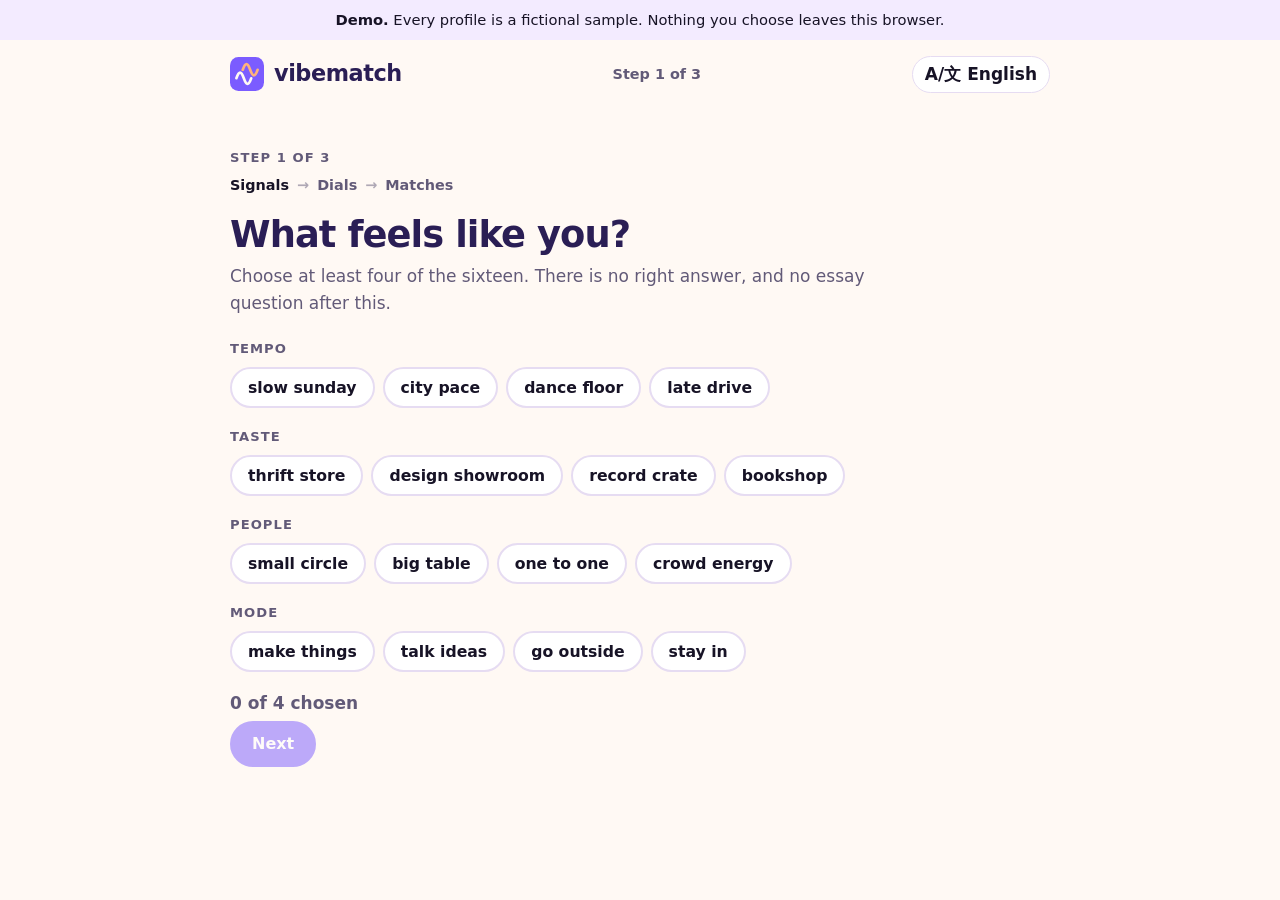
==== app/index.html @ c94dbed5 "The site of vibematch, from CommandAGI's seed (seed/drive/platform/org-vibematch/sites/vibematch) Co" ====
<!doctype html>
<html lang="en">
<head>
<meta charset="utf-8">
<meta name="viewport" content="width=device-width, initial-scale=1">
<meta http-equiv="Content-Security-Policy" content="default-src 'self'; script-src 'self'; style-src 'self'; img-src 'self' data:; connect-src 'none'; object-src 'none'; base-uri 'none'; form-action 'none'">
<title>Vibe check | VibeMatch</title>
<meta name="description" content="The VibeMatch demo: sixteen signals, two dials and three sample people whose vibes rhyme with yours. Nothing leaves your browser.">
<link rel="alternate" hreflang="en" href="https://vibematch.commandagi.app/app/">
<link rel="alternate" hreflang="es" href="https://vibematch.commandagi.app/es/app/">
<link rel="alternate" hreflang="zh-Hans" href="https://vibematch.commandagi.app/zh-Hans/app/">
<link rel="alternate" hreflang="x-default" href="https://vibematch.commandagi.app/app/">
<link rel="stylesheet" href="../style.css">
<link rel="stylesheet" href="app.css">
<link rel="icon" href="../mark.svg" type="image/svg+xml">
</head>
<body class="app">
<a class="skip" href="#view">Skip to the check</a>
<p class="demo-banner" role="note"><strong>Demo.</strong> Every profile is a fictional sample. Nothing you choose leaves this browser.</p>
<header class="app-head">
  <div class="wrap">
    <a class="brand" href="../"><img src="../mark.svg" alt="" width="30" height="30">vibematch</a>
    <span class="progress" id="progress" aria-live="polite">Step 1 of 3</span>
    <details class="locale">
      <summary aria-label="Language">A/文 <span lang="en">English</span></summary>
      <nav class="menu" aria-label="Language">
        <a href="./" lang="en" aria-current="true">English</a>
        <a href="../es/app/" lang="es">Español</a>
        <a href="../zh-Hans/app/" lang="zh-Hans">中文（简体）</a>
      </nav>
    </details>
  </div>
</header>

<main id="view" class="app-main" tabindex="-1"></main>

<dialog id="opener-dialog" aria-labelledby="opener-title">
  <h2 id="opener-title"></h2>
  <p id="opener-text"></p>
  <p class="muted">In the real product we send this to their inbox. In the demo nothing leaves this page.</p>
  <div class="btns"><button type="button" class="btn primary" id="opener-close">Close</button></div>
</dialog>

<script type="module" src="app.js"></script>
</body>
</html>
---- style.css ----
/* VibeMatch: deep violet ink and warm apricot on cream; light and dark from the person's setting. */
:root {
  --bg: #fff9f4;
  --surface: #ffffff;
  --soft: #f3ebff;
  --line: #e6dcf2;
  --text: #171326;
  --muted: #625a78;
  --ink: #2a1e55;
  --violet: #7b5cff;
  --violet-text: #ffffff;
  --apricot: #ff9b5c;
  --mint: #1f9d78;
  --focus: #7b5cff;
  --sans: system-ui, -apple-system, "Segoe UI", Roboto, "Helvetica Neue", Arial, sans-serif;
  color-scheme: light dark;
}
@media (prefers-color-scheme: dark) {
  :root {
    --bg: #100d1b;
    --surface: #191430;
    --soft: #221a3e;
    --line: #322854;
    --text: #f4effc;
    --muted: #b9afd3;
    --ink: #d8c9ff;
    --violet: #a58dff;
    --violet-text: #14092e;
    --apricot: #ffb27a;
    --mint: #5fd6b0;
    --focus: #a58dff;
  }
}

* { box-sizing: border-box; }
html { -webkit-text-size-adjust: 100%; }
body { margin: 0; background: var(--bg); color: var(--text); font: 17px/1.6 var(--sans); }
a { color: var(--violet); }
:focus-visible { outline: 3px solid var(--focus); outline-offset: 2px; }
img { max-width: 100%; }
.wrap { max-width: 1080px; margin: 0 auto; padding: 0 20px; }
.sr { position: absolute; width: 1px; height: 1px; overflow: hidden; clip-path: inset(50%); }
.skip { position: absolute; left: -999px; }
.skip:focus { left: 12px; top: 12px; background: var(--surface); padding: 8px 12px; z-index: 10; border-radius: 8px; }

/* header and footer */
.site-head .wrap { display: flex; flex-wrap: wrap; align-items: center; justify-content: space-between; gap: 8px 24px; padding-top: 16px; padding-bottom: 16px; }
.brand { display: inline-flex; align-items: center; gap: 10px; color: var(--ink); text-decoration: none; font-weight: 800; font-size: 1.4rem; letter-spacing: -0.02em; }
.brand img { width: 34px; height: 34px; }
.site-nav { display: flex; flex-wrap: wrap; gap: 4px 20px; }
.site-nav a { color: var(--muted); text-decoration: none; font-weight: 700; font-size: 0.98rem; padding: 4px 0; border-bottom: 2px solid transparent; }
.site-nav a:hover { color: var(--text); }
.site-nav a[aria-current="page"] { color: var(--text); border-bottom-color: var(--violet); }
.site-foot { border-top: 1px solid var(--line); color: var(--muted); font-size: 0.92rem; margin-top: 56px; }
.site-foot .wrap { display: flex; flex-wrap: wrap; align-items: center; justify-content: space-between; gap: 10px 24px; padding-top: 20px; padding-bottom: 32px; }
.site-foot a { color: var(--muted); }
.locale { position: relative; }
.locale > summary { list-style: none; cursor: pointer; display: inline-flex; align-items: center; gap: 6px; min-height: 34px; padding: 4px 12px; border: 1px solid var(--line); border-radius: 999px; font-weight: 700; color: var(--text); background: var(--surface); }
.locale > summary::-webkit-details-marker { display: none; }
.locale .menu { position: absolute; right: 0; bottom: calc(100% + 8px); z-index: 5; min-width: 190px; padding: 6px; background: var(--surface); border: 1px solid var(--line); border-radius: 14px; box-shadow: 0 12px 32px rgba(20, 10, 50, 0.18); }
.locale .menu a { display: block; padding: 8px 12px; border-radius: 10px; color: var(--text); text-decoration: none; }
.locale .menu a:hover, .locale .menu a[aria-current="true"] { background: var(--soft); }

/* buttons */
.btn { display: inline-flex; align-items: center; justify-content: center; gap: 8px; min-height: 46px; padding: 10px 20px; border-radius: 999px; border: 2px solid var(--line); background: var(--surface); color: var(--text); font: 700 1rem var(--sans); text-decoration: none; cursor: pointer; }
.btn:hover { border-color: var(--violet); }
.btn.primary { background: var(--violet); border-color: var(--violet); color: var(--violet-text); }
.btn.quiet { min-height: 36px; padding: 6px 14px; font-size: 0.9rem; }
.btns { display: flex; flex-wrap: wrap; gap: 10px; }

/* landing */
.hero { display: grid; grid-template-columns: minmax(0, 1.15fr) minmax(0, 1fr); gap: 32px; align-items: center; padding: 44px 0 24px; }
.hero h1 { margin: 0 0 14px; font-size: clamp(2rem, 5vw, 3.4rem); line-height: 1.05; letter-spacing: -0.035em; color: var(--ink); }
.hero p { margin: 0 0 22px; color: var(--muted); font-size: 1.1rem; max-width: 34em; }
.hero-art { display: flex; justify-content: center; }
.notice { background: var(--soft); border-radius: 16px; padding: 14px 18px; margin: 20px 0 0; font-size: 0.98rem; }
.cards { display: grid; grid-template-columns: repeat(auto-fill, minmax(240px, 1fr)); gap: 16px; margin-top: 18px; }
.card { background: var(--surface); border: 1px solid var(--line); border-radius: 20px; padding: 20px; }
.card h3 { margin: 0 0 6px; font-size: 1.05rem; color: var(--ink); }
.card p { margin: 0; color: var(--muted); font-size: 0.98rem; }
.section { padding-top: 36px; }
.section h2 { font-size: clamp(1.4rem, 3vw, 1.9rem); margin: 0 0 12px; color: var(--ink); letter-spacing: -0.02em; }
.steps { counter-reset: step; list-style: none; padding: 0; display: grid; grid-template-columns: repeat(auto-fill, minmax(230px, 1fr)); gap: 16px; }
.steps li { counter-increment: step; background: var(--surface); border: 1px solid var(--line); border-radius: 20px; padding: 18px 20px; }
.steps li::before { content: counter(step); display: grid; place-items: center; width: 30px; height: 30px; border-radius: 50%; background: var(--apricot); color: #2a1200; font-weight: 800; margin-bottom: 8px; }
.board { display: flex; flex-wrap: wrap; gap: 10px; margin-top: 14px; }
.chip { border: 1px solid var(--line); background: var(--surface); border-radius: 999px; padding: 7px 14px; font-size: 0.95rem; color: var(--muted); }
.prose { max-width: 760px; padding: 32px 0 0; }
.prose h1 { color: var(--ink); font-size: clamp(1.8rem, 4vw, 2.6rem); line-height: 1.12; letter-spacing: -0.02em; margin: 0 0 12px; }
.prose h2 { color: var(--ink); margin-top: 34px; }
.prose h3 { color: var(--ink); margin: 22px 0 6px; font-size: 1.12rem; }
.prose li { margin: 6px 0; }
.prose table { border-collapse: collapse; width: 100%; font-size: 0.95rem; }
.prose th, .prose td { border: 1px solid var(--line); padding: 8px 10px; text-align: left; vertical-align: top; }
.muted { color: var(--muted); }

@media (max-width: 760px) {
  .hero { grid-template-columns: minmax(0, 1fr); padding-top: 22px; }
  .hero-art { order: -1; }
  .hero-art svg { width: 220px; height: auto; }
}
@media (max-width: 600px) {
  .wrap { padding: 0 16px; }
}
---- app/app.css ----
/* The vibe check: the same cards and signals as the site, at the width of a phone. */
body.app { background: var(--bg); }
.app-head .wrap { display: flex; flex-wrap: wrap; align-items: center; justify-content: space-between; gap: 8px 20px; padding-top: 16px; padding-bottom: 8px; max-width: 860px; }
.app-head .progress { color: var(--muted); font-size: 0.9rem; font-weight: 700; }
.app-head .locale .menu { top: calc(100% + 8px); bottom: auto; }
.demo-banner { margin: 0; padding: 8px 16px; background: var(--soft); color: var(--text); font-size: 0.92rem; text-align: center; }
.app-main { max-width: 860px; margin: 0 auto; padding: 8px 20px 64px; }
.panel { padding-top: 20px; }
.eyebrow { margin: 18px 0 6px; color: var(--muted); font-size: 0.82rem; font-weight: 800; letter-spacing: 0.08em; text-transform: uppercase; }
.track { list-style: none; display: flex; flex-wrap: wrap; gap: 8px; padding: 0; margin: 0 0 18px; counter-reset: track; }
.track li { counter-increment: track; display: flex; align-items: center; gap: 8px; color: var(--muted); font-size: 0.9rem; font-weight: 700; }
.track li + li::before { content: "→"; opacity: 0.5; }
.track li[aria-current="step"] { color: var(--text); }
.track li.done { color: var(--mint); }
.panel h1 { margin: 0 0 8px; font-size: clamp(1.6rem, 4vw, 2.3rem); line-height: 1.1; letter-spacing: -0.025em; color: var(--ink); }
/* A step's heading takes focus so a screen reader reads the new step; it is not a control, so no ring. */
.panel h1:focus { outline: none; }
.lede { margin: 0 0 20px; color: var(--muted); max-width: 40em; }

.board { display: grid; gap: 18px; }
.group { border: 0; margin: 0; padding: 0; }
.group legend { padding: 0 0 8px; color: var(--muted); font-size: 0.82rem; font-weight: 800; letter-spacing: 0.08em; text-transform: uppercase; }
.group { display: flex; flex-wrap: wrap; gap: 8px; }
.group legend { flex-basis: 100%; }
.signal { border: 2px solid var(--line); background: var(--surface); color: var(--text); border-radius: 999px; padding: 9px 16px; font: 600 0.98rem var(--sans); cursor: pointer; }
.signal:hover { border-color: var(--violet); }
.signal[aria-pressed="true"] { background: var(--violet); border-color: var(--violet); color: var(--violet-text); }
.count { margin: 18px 0 4px; color: var(--muted); font-weight: 700; }
.count[data-need="true"] { color: var(--text); }
.btn:disabled { opacity: 0.5; cursor: not-allowed; }

.dial { display: block; margin: 22px 0; background: var(--surface); border: 1px solid var(--line); border-radius: 18px; padding: 16px 18px; }
.dial-name { font-weight: 800; color: var(--ink); }
.dial input { width: 100%; margin: 10px 0 4px; accent-color: var(--violet); }
.ends { display: flex; justify-content: space-between; color: var(--muted); font-size: 0.85rem; }

.matches { list-style: none; padding: 0; margin: 0 0 20px; display: grid; gap: 14px; }
.match { display: grid; grid-template-columns: 96px minmax(0, 1fr); gap: 16px; align-items: start; background: var(--surface); border: 1px solid var(--line); border-radius: 20px; padding: 16px; }
.match .face svg { border-radius: 14px; display: block; width: 96px; height: 96px; }
.who { margin: 0 0 4px; font-size: 1.1rem; color: var(--ink); }
.pron { color: var(--muted); font-size: 0.9rem; }
.pill { display: inline-block; padding: 1px 9px; border-radius: 999px; background: var(--soft); color: var(--muted); font-size: 0.74rem; font-weight: 700; vertical-align: middle; }
.blurb { margin: 0 0 8px; color: var(--muted); }
.shared { margin: 0 0 6px; font-size: 0.92rem; color: var(--text); }
.chip.small { display: inline-block; padding: 1px 9px; border-radius: 999px; border: 1px solid var(--line); color: var(--muted); font-size: 0.82rem; }
.why { margin: 0 0 10px; display: flex; flex-wrap: wrap; gap: 8px; align-items: baseline; }
.score { font-weight: 800; color: var(--violet); }
.dials { color: var(--muted); font-size: 0.86rem; }
.born { font-size: 0.86rem; max-width: 46em; margin: 0 0 18px; }

dialog { border: 1px solid var(--line); border-radius: 18px; background: var(--surface); color: var(--text); padding: 22px; max-width: min(92vw, 460px); }
dialog::backdrop { background: rgba(16, 8, 34, 0.5); }
dialog h2 { margin: 0 0 10px; color: var(--ink); font-size: 1.15rem; }
dialog p { margin: 0 0 12px; }

@media (max-width: 560px) {
  .app-main { padding: 4px 16px 48px; }
  .match { grid-template-columns: minmax(0, 1fr); }
  .match .face svg { width: 72px; height: 72px; }
}
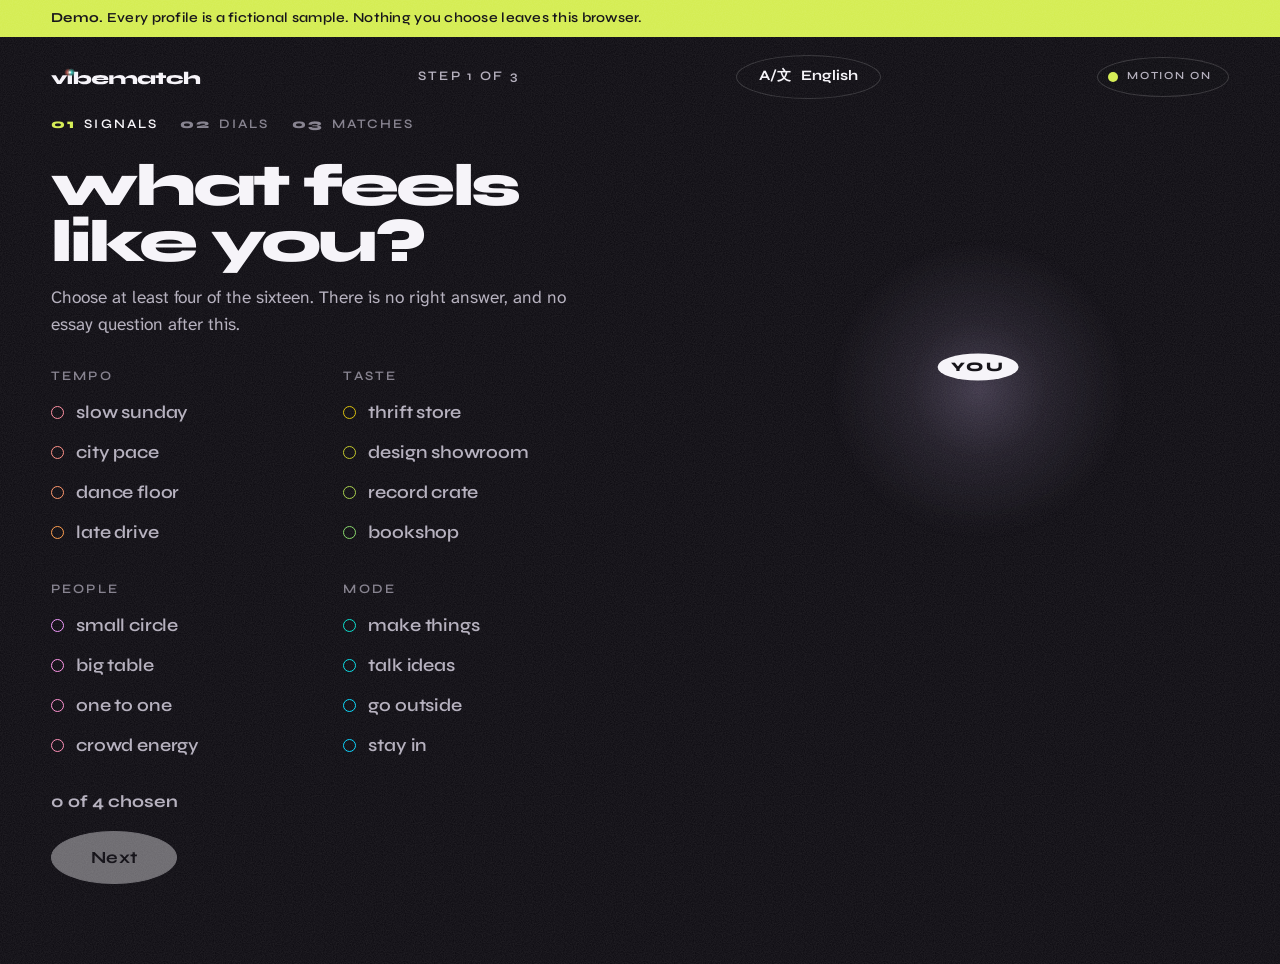
==== commit ce622deb: "The 2027 redesign: after hours Dark only: film grain, Syne and Atkinson Hyperlegible Next, the ellip" ====
--- a/app/index.html
+++ b/app/index.html
@@ -3,7 +3,7 @@
 <head>
 <meta charset="utf-8">
 <meta name="viewport" content="width=device-width, initial-scale=1">
-<meta http-equiv="Content-Security-Policy" content="default-src 'self'; script-src 'self'; style-src 'self'; img-src 'self' data:; connect-src 'none'; object-src 'none'; base-uri 'none'; form-action 'none'">
+<meta http-equiv="Content-Security-Policy" content="default-src 'self'; script-src 'self'; style-src 'self'; img-src 'self' data:; font-src 'self'; connect-src 'none'; object-src 'none'; base-uri 'none'; form-action 'none'">
 <title>Vibe check | VibeMatch</title>
 <meta name="description" content="The VibeMatch demo: sixteen signals, two dials and three sample people whose vibes rhyme with yours. Nothing leaves your browser.">
 <link rel="alternate" hreflang="en" href="https://vibematch.commandagi.app/app/">
@@ -13,13 +13,19 @@
 <link rel="stylesheet" href="../style.css">
 <link rel="stylesheet" href="app.css">
 <link rel="icon" href="../mark.svg" type="image/svg+xml">
+<link rel="apple-touch-icon" href="../touch-icon.png">
+<meta name="theme-color" content="#0c0a10">
 </head>
 <body class="app">
 <a class="skip" href="#view">Skip to the check</a>
 <p class="demo-banner" role="note"><strong>Demo.</strong> Every profile is a fictional sample. Nothing you choose leaves this browser.</p>
 <header class="app-head">
   <div class="wrap">
-    <a class="brand" href="../"><img src="../mark.svg" alt="" width="30" height="30">vibematch</a>
+    <a class="brand" href="../" aria-label="VibeMatch"><svg xmlns="http://www.w3.org/2000/svg" viewBox="0 -900 8407 930" aria-hidden="true" focusable="false">
+<defs><radialGradient id="vm-a"><stop offset="0" stop-color="#ff6f61"/><stop offset="1" stop-color="#ff6f61" stop-opacity="0"/></radialGradient><radialGradient id="vm-b"><stop offset="0" stop-color="#3fe0d0"/><stop offset="1" stop-color="#3fe0d0" stop-opacity="0"/></radialGradient></defs>
+<path fill="currentColor" d="M510 -90 396 -92 648 -490H913L564 0H338L5 -490H269Z M933 -490H1173V0H933Z M1888 14Q1798 14 1726.0 -4.5Q1654 -23 1603.0 -57.5Q1552 -92 1525.0 -139.5Q1498 -187 1498 -245Q1498 -303 1525.0 -351.0Q1552 -399 1603.0 -433.5Q1654 -468 1726.0 -486.5Q1798 -505 1888 -505Q1996 -505 2080.5 -476.0Q2165 -447 2213.0 -389.0Q2261 -331 2261 -245Q2261 -163 2213.0 -105.0Q2165 -47 2080.5 -16.5Q1996 14 1888 14ZM1798 -138Q1866 -138 1914.0 -150.0Q1962 -162 1987.0 -186.0Q2012 -210 2012 -245Q2012 -299 1956.0 -325.5Q1900 -352 1798 -352Q1722 -352 1658.5 -343.0Q1595 -334 1556.5 -311.0Q1518 -288 1518 -245Q1518 -203 1556.5 -180.0Q1595 -157 1658.5 -147.5Q1722 -138 1798 -138ZM1518 -690V-190Q1518 -126 1513.5 -74.5Q1509 -23 1504 0H1278V-690Z M2979 -176H3215Q3206 -118 3157.5 -75.0Q3109 -32 3016.5 -8.5Q2924 15 2781 15Q2630 15 2520.5 -9.0Q2411 -33 2352.0 -90.0Q2293 -147 2293 -244Q2293 -340 2350.5 -397.5Q2408 -455 2517.0 -480.0Q2626 -505 2781 -505Q2933 -505 3030.0 -478.0Q3127 -451 3173.0 -390.5Q3219 -330 3217 -227H2537Q2542 -201 2565.5 -179.0Q2589 -157 2638.5 -143.5Q2688 -130 2771 -130Q2857 -130 2912.5 -142.0Q2968 -154 2979 -176ZM2771 -360Q2665 -360 2609.5 -337.0Q2554 -314 2544 -291H2984Q2977 -317 2928.0 -338.5Q2879 -360 2771 -360Z M3263 -490H3503V0H3263ZM3863 -505Q3922 -505 3977.0 -492.5Q4032 -480 4075.5 -450.0Q4119 -420 4145.0 -368.0Q4171 -316 4171 -237V0H3931V-207Q3931 -282 3892.0 -313.5Q3853 -345 3751 -345Q3697 -345 3646.5 -333.0Q3596 -321 3556.0 -304.5Q3516 -288 3493 -272L3491 -310Q3495 -328 3518.5 -360.5Q3542 -393 3587.0 -426.0Q3632 -459 3700.5 -482.0Q3769 -505 3863 -505ZM4519 -505Q4578 -505 4633.0 -492.5Q4688 -480 4731.5 -450.0Q4775 -420 4801.0 -368.0Q4827 -316 4827 -237V0H4587V-207Q4587 -282 4548.0 -313.5Q4509 -345 4407 -345Q4353 -345 4302.5 -333.0Q4252 -321 4212.0 -304.5Q4172 -288 4149 -272L4147 -320Q4151 -335 4177.0 -365.0Q4203 -395 4250.5 -427.0Q4298 -459 4365.5 -482.0Q4433 -505 4519 -505Z M5228 14Q5120 14 5036.0 -16.5Q4952 -47 4903.5 -105.0Q4855 -163 4855 -245Q4855 -331 4903.5 -389.0Q4952 -447 5036.0 -476.0Q5120 -505 5228 -505Q5348 -505 5435.5 -472.5Q5523 -440 5570.5 -381.5Q5618 -323 5618 -245Q5618 -187 5591.0 -139.5Q5564 -92 5513.0 -57.5Q5462 -23 5390.0 -4.5Q5318 14 5228 14ZM5318 -138Q5394 -138 5457.5 -147.5Q5521 -157 5559.5 -180.0Q5598 -203 5598 -245Q5598 -288 5559.5 -311.0Q5521 -334 5457.5 -343.0Q5394 -352 5318 -352Q5216 -352 5160.0 -325.5Q5104 -299 5104 -245Q5104 -210 5129.0 -186.0Q5154 -162 5202.0 -150.0Q5250 -138 5318 -138ZM5598 -490H5838V0H5612Q5612 0 5608.5 -23.0Q5605 -46 5601.5 -89.0Q5598 -132 5598 -190Z M5863 -490H6451V-340H5863ZM6037 -640H6277V0H6037Z M7400 -213Q7400 -141 7355.0 -90.0Q7310 -39 7213.0 -12.0Q7116 15 6961 15Q6806 15 6697.5 -10.0Q6589 -35 6532.5 -92.0Q6476 -149 6476 -244Q6476 -339 6532.5 -396.5Q6589 -454 6697.5 -479.5Q6806 -505 6961 -505Q7116 -505 7212.0 -478.0Q7308 -451 7353.0 -400.0Q7398 -349 7399 -278H7179Q7163 -317 7107.0 -338.5Q7051 -360 6961 -360Q6888 -360 6834.0 -349.5Q6780 -339 6750.5 -314.0Q6721 -289 6721 -244Q6721 -200 6750.0 -175.0Q6779 -150 6833.0 -140.0Q6887 -130 6961 -130Q7051 -130 7107.5 -151.5Q7164 -173 7180 -213Z M8122 0V-182Q8122 -227 8104.0 -258.0Q8086 -289 8040.5 -304.5Q7995 -320 7912 -320Q7865 -320 7820.5 -311.5Q7776 -303 7740.5 -291.0Q7705 -279 7684 -267L7682 -315Q7686 -330 7709.5 -360.5Q7733 -391 7778.0 -424.5Q7823 -458 7891.5 -481.5Q7960 -505 8054 -505Q8113 -505 8168.0 -494.0Q8223 -483 8266.5 -457.5Q8310 -432 8336.0 -389.0Q8362 -346 8362 -282V0ZM7454 0V-690H7694V0Z"/>
+<circle cx="975" cy="-650" r="240" fill="url(#vm-a)"/><circle cx="1131" cy="-650" r="240" fill="url(#vm-b)"/><circle cx="1053" cy="-650" r="62" fill="currentColor"/>
+</svg></a>
     <span class="progress" id="progress" aria-live="polite">Step 1 of 3</span>
     <details class="locale">
       <summary aria-label="Language">A/文 <span lang="en">English</span></summary>
@@ -32,7 +38,10 @@
   </div>
 </header>
 
+<div class="stage">
 <main id="view" class="app-main" tabindex="-1"></main>
+<aside class="me-side" aria-hidden="true"><canvas id="me-aura" width="600" height="600"></canvas><p class="me-tag">you</p></aside>
+</div>
 
 <dialog id="opener-dialog" aria-labelledby="opener-title">
   <h2 id="opener-title"></h2>
--- a/style.css
+++ b/style.css
@@ -1,104 +1,330 @@
-/* VibeMatch: deep violet ink and warm apricot on cream; light and dark from the person's setting. */
+/* VibeMatch, after hours. Dark only: near-black, film grain, light that comes from people's answers.
+   The shape language is the ellipse (buttons, auras, the record's grooves) against hard, square-cut type and
+   hairlines; nothing here has a rounded-rectangle corner. Spec: redesign/DESIGN.md. */
+
+@font-face {
+  font-family: "Syne";
+  src: url("fonts/syne.woff2") format("woff2");
+  font-weight: 400 800;
+  font-display: swap;
+}
+@font-face {
+  font-family: "Atkinson Hyperlegible Next";
+  src: url("fonts/atkinson-next.woff2") format("woff2");
+  font-weight: 200 800;
+  font-display: swap;
+}
+/* Metric-matched fallbacks: the swap moves no line. Syne 800 is far wider than Arial Black's advance. */
+@font-face { font-family: "Syne fallback"; src: local("Arial Black"), local("Arial Bold"), local("Arial"); size-adjust: 104%; ascent-override: 89%; descent-override: 26%; }
+@font-face { font-family: "Atkinson fallback"; src: local("Verdana"), local("DejaVu Sans"), local("Arial"); size-adjust: 92%; ascent-override: 102%; descent-override: 33%; }
+
+@property --strike { syntax: "<number>"; inherits: false; initial-value: 0; }
+
 :root {
-  --bg: #fff9f4;
-  --surface: #ffffff;
-  --soft: #f3ebff;
-  --line: #e6dcf2;
-  --text: #171326;
-  --muted: #625a78;
-  --ink: #2a1e55;
-  --violet: #7b5cff;
-  --violet-text: #ffffff;
-  --apricot: #ff9b5c;
-  --mint: #1f9d78;
-  --focus: #7b5cff;
-  --sans: system-ui, -apple-system, "Segoe UI", Roboto, "Helvetica Neue", Arial, sans-serif;
-  color-scheme: light dark;
-}
-@media (prefers-color-scheme: dark) {
-  :root {
-    --bg: #100d1b;
-    --surface: #191430;
-    --soft: #221a3e;
-    --line: #322854;
-    --text: #f4effc;
-    --muted: #b9afd3;
-    --ink: #d8c9ff;
-    --violet: #a58dff;
-    --violet-text: #14092e;
-    --apricot: #ffb27a;
-    --mint: #5fd6b0;
-    --focus: #a58dff;
+  color-scheme: dark;
+  --night: #0c0a10;
+  --night: oklch(0.15 0.012 300);
+  --night-2: #17141c;
+  --night-2: oklch(0.2 0.016 300);
+  --white: #f6f4f9;
+  --white: oklch(0.97 0.006 300);
+  --dim: #b3aebc;
+  --dim: oklch(0.76 0.02 300);
+  --faint: #827e8b;
+  --faint: oklch(0.6 0.02 300);
+  --hair: oklch(0.97 0.006 300 / 0.16);
+  --coral: #ff6c58;
+  --coral: oklch(0.72 0.19 30);
+  --lime: #d4ed4f;
+  --lime: oklch(0.9 0.18 118);
+  --magenta: #fa4dc7;
+  --magenta: oklch(0.7 0.24 342);
+  --cyan: #40e2f3;
+  --cyan: oklch(0.84 0.13 205);
+  --display: "Syne", "Syne fallback", "Arial Black", sans-serif;
+  --text: "Atkinson Hyperlegible Next", "Atkinson fallback", Verdana, sans-serif;
+  /* A 1.333 scale from 17 px, with the display sizes set by the viewport. */
+  --s-1: 0.8125rem;
+  --s0: 1.0625rem;
+  --s1: 1.4rem;
+  --s2: clamp(1.6rem, 1.2rem + 1.6vw, 2.4rem);
+  --s3: clamp(2.2rem, 1.2rem + 5vw, 5.6rem);
+  --gutter: clamp(18px, 4vw, 64px);
+  --rail: 0px;
+  --slow: cubic-bezier(0.37, 0, 0.18, 1);
+}
+:root:lang(zh-Hans) { --text: "Atkinson Hyperlegible Next", "PingFang SC", "Noto Sans SC", "Microsoft YaHei", sans-serif; }
+
+*, *::before, *::after { box-sizing: border-box; }
+html { -webkit-text-size-adjust: 100%; background: var(--night); scroll-behavior: smooth; }
+body { margin: 0; background: var(--night); color: var(--white); font: 400 var(--s0) / 1.55 var(--text); font-variant-numeric: tabular-nums; }
+h1, h2, h3 { font-family: var(--display); text-wrap: balance; margin: 0; font-weight: 700; }
+p, li { text-wrap: pretty; }
+a { color: inherit; text-decoration-thickness: 1px; text-underline-offset: 0.22em; }
+a:hover { text-decoration-color: var(--coral); }
+img, svg, video, canvas { display: block; max-width: 100%; }
+::selection { background: var(--magenta); color: var(--night); }
+
+/* Focus is a double halo: a white line and a coral ring around it, the shape of whatever holds focus. */
+:focus-visible { outline: 2px solid var(--white); outline-offset: 3px; box-shadow: 0 0 0 7px oklch(0.72 0.19 30 / 0.6); }
+
+/* Film grain over everything, still for reduced motion. */
+body::after {
+  content: ""; position: fixed; inset: -50%; z-index: 50; pointer-events: none; opacity: 0.11;
+  background-image: url("data:image/svg+xml,%3Csvg xmlns='http://www.w3.org/2000/svg' width='240' height='240'%3E%3Cfilter id='g'%3E%3CfeTurbulence type='fractalNoise' baseFrequency='.9' numOctaves='2' stitchTiles='stitch'/%3E%3CfeColorMatrix values='0 0 0 0 1 0 0 0 0 1 0 0 0 0 1 0 0 0 .9 0'/%3E%3C/filter%3E%3Crect width='240' height='240' filter='url(%23g)'/%3E%3C/svg%3E");
+  animation: grain 0.9s steps(6) infinite;
+}
+@keyframes grain {
+  0% { transform: translate(0, 0); } 20% { transform: translate(-4%, 3%); } 40% { transform: translate(3%, -5%); }
+  60% { transform: translate(-6%, -2%); } 80% { transform: translate(5%, 4%); } 100% { transform: translate(0, 0); }
+}
+
+.sr { position: absolute; width: 1px; height: 1px; overflow: hidden; clip-path: inset(50%); white-space: nowrap; }
+.skip { position: absolute; left: -999px; top: 8px; z-index: 60; background: var(--white); color: var(--night); padding: 10px 18px; font-weight: 700; }
+.skip:focus { left: 12px; }
+
+/* ── the head: wordmark at the top left, the nav as a vertical rail on the right edge ─────────────── */
+.site-head { position: fixed; top: 0; left: 0; z-index: 40; padding: 22px var(--gutter); pointer-events: none; }
+.site-head .brand { pointer-events: auto; display: block; width: clamp(128px, 12vw, 176px); color: var(--white); }
+.site-head .brand svg { width: 100%; height: auto; }
+.menu-btn { display: none; }
+
+.site-nav {
+  position: fixed; z-index: 40; top: 0; right: 0; bottom: 0; width: 60px; margin: 0; padding: 22px 0; border: 0;
+  border-left: 1px solid var(--hair); background: oklch(0.15 0.012 300 / 0.55);
+  display: flex; flex-direction: column; align-items: center; justify-content: center; gap: 30px; color: var(--white);
+  inset: 0 0 0 auto; height: auto; overflow: visible;
+}
+.site-nav a {
+  writing-mode: vertical-rl; transform: rotate(180deg); text-decoration: none; color: var(--dim);
+  font: 600 var(--s-1) / 1 var(--display); letter-spacing: 0.18em; text-transform: uppercase; padding: 10px 6px;
+  display: flex; align-items: center; gap: 12px;
+}
+.site-nav a::after { content: ""; width: 7px; height: 7px; border-radius: 50%; border: 1px solid currentColor; }
+.site-nav a:hover { color: var(--white); }
+.site-nav a[aria-current="page"] { color: var(--white); }
+.site-nav a[aria-current="page"]::after { background: var(--lime); border-color: var(--lime); }
+:root { --rail: 60px; }
+
+@media (max-width: 899px) {
+  :root { --rail: 0px; }
+
+  .site-head { right: 0; display: flex; align-items: center; justify-content: space-between; padding: 14px var(--gutter);
+    background: linear-gradient(oklch(0.15 0.012 300 / 0.85), oklch(0.15 0.012 300 / 0)); }
+  .site-head .brand { width: 132px; }
+  .menu-btn {
+    display: inline-flex; pointer-events: auto; align-items: center; gap: 10px; background: none; color: var(--white); border: 0;
+    font: 600 var(--s-1) / 1 var(--display); letter-spacing: 0.18em; text-transform: uppercase; padding: 12px 4px; cursor: pointer;
   }
-}
-
-* { box-sizing: border-box; }
-html { -webkit-text-size-adjust: 100%; }
-body { margin: 0; background: var(--bg); color: var(--text); font: 17px/1.6 var(--sans); }
-a { color: var(--violet); }
-:focus-visible { outline: 3px solid var(--focus); outline-offset: 2px; }
-img { max-width: 100%; }
-.wrap { max-width: 1080px; margin: 0 auto; padding: 0 20px; }
-.sr { position: absolute; width: 1px; height: 1px; overflow: hidden; clip-path: inset(50%); }
-.skip { position: absolute; left: -999px; }
-.skip:focus { left: 12px; top: 12px; background: var(--surface); padding: 8px 12px; z-index: 10; border-radius: 8px; }
-
-/* header and footer */
-.site-head .wrap { display: flex; flex-wrap: wrap; align-items: center; justify-content: space-between; gap: 8px 24px; padding-top: 16px; padding-bottom: 16px; }
-.brand { display: inline-flex; align-items: center; gap: 10px; color: var(--ink); text-decoration: none; font-weight: 800; font-size: 1.4rem; letter-spacing: -0.02em; }
-.brand img { width: 34px; height: 34px; }
-.site-nav { display: flex; flex-wrap: wrap; gap: 4px 20px; }
-.site-nav a { color: var(--muted); text-decoration: none; font-weight: 700; font-size: 0.98rem; padding: 4px 0; border-bottom: 2px solid transparent; }
-.site-nav a:hover { color: var(--text); }
-.site-nav a[aria-current="page"] { color: var(--text); border-bottom-color: var(--violet); }
-.site-foot { border-top: 1px solid var(--line); color: var(--muted); font-size: 0.92rem; margin-top: 56px; }
-.site-foot .wrap { display: flex; flex-wrap: wrap; align-items: center; justify-content: space-between; gap: 10px 24px; padding-top: 20px; padding-bottom: 32px; }
-.site-foot a { color: var(--muted); }
+  .menu-btn::before { content: ""; width: 22px; height: 12px; border-radius: 50%; border: 1.5px solid var(--white); }
+  .site-nav { width: auto; inset: 0; border: 0; background: var(--night); align-items: flex-start; justify-content: center; padding: 80px var(--gutter); gap: 6px; }
+  .site-nav:not(:popover-open) { display: none; }
+  .site-nav a { writing-mode: horizontal-tb; transform: none; font: 800 clamp(2.4rem, 13vw, 4.2rem) / 1.05 var(--display); letter-spacing: -0.03em; text-transform: lowercase; color: var(--white); padding: 6px 0; }
+  .site-nav a::after { width: 0.32em; height: 0.32em; }
+  .site-nav .close { position: absolute; top: 14px; right: var(--gutter); }
+}
+@supports not selector(:popover-open) {
+  @media (max-width: 899px) { .site-nav, .site-nav:not(:popover-open) { display: flex; position: static; flex-direction: row; flex-wrap: wrap; padding: 70px var(--gutter) 0; background: none; } .menu-btn, .site-nav .close { display: none; } .site-nav a { font-size: 1.4rem; } }
+}
+@media (min-width: 900px) { .site-nav .close { display: none; } }
+
+main { padding-right: var(--rail); }
+
+/* ── buttons: the ellipse ───────────────────────────────────────────────────────────────────────── */
+.btn {
+  display: inline-flex; align-items: center; justify-content: center; gap: 0.6em; min-height: 52px; padding: 0.95em 2.3em;
+  border-radius: 50%; border: 1.5px solid var(--white); background: transparent; color: var(--white);
+  font: 700 var(--s0) / 1.1 var(--display); letter-spacing: 0.01em; text-decoration: none; cursor: pointer; white-space: nowrap;
+  transition: background 0.25s, color 0.25s, border-color 0.25s;
+}
+.btn:hover { background: var(--white); color: var(--night); }
+.btn.primary { background: var(--white); color: var(--night); }
+.btn.primary:hover { background: var(--lime); border-color: var(--lime); }
+.btn:disabled { opacity: 0.4; cursor: not-allowed; }
+.btn.quiet { min-height: 44px; padding: 0.7em 1.8em; font-size: var(--s-1); }
+.btns { display: flex; flex-wrap: wrap; align-items: center; gap: 14px 18px; }
+
+.eyebrow { font: 600 var(--s-1) / 1.2 var(--display); letter-spacing: 0.2em; text-transform: uppercase; color: var(--dim); margin: 0 0 18px; }
+.eyebrow b { color: var(--lime); font-weight: 700; }
+.label { font: 600 var(--s-1) / 1.3 var(--display); letter-spacing: 0.16em; text-transform: uppercase; color: var(--faint); }
+
+/* ── full-bleed film: a generated loop, a scrim, type over it ──────────────────────────────────── */
+.film { position: relative; min-height: 100svh; display: grid; overflow: hidden; isolation: isolate; }
+.film > video, .film > .poster { position: absolute; inset: 0; width: 100%; height: 100%; object-fit: cover; z-index: -2; }
+.film::before { content: ""; position: absolute; inset: 0; z-index: -1; background: radial-gradient(120% 90% at 50% 40%, oklch(0.15 0.012 300 / 0.1), oklch(0.15 0.012 300 / 0.78) 78%), linear-gradient(transparent 55%, var(--night)); }
+.film .caption { position: absolute; right: calc(var(--rail) + var(--gutter)); top: 30px; margin: 0; font: 600 0.72rem / 1 var(--display); letter-spacing: 0.18em; text-transform: uppercase; color: var(--faint); }
+
+/* ── the hero ───────────────────────────────────────────────────────────────────────────────────── */
+.hero { align-content: end; padding: 120px var(--gutter) clamp(54px, 8vh, 96px); padding-right: calc(var(--rail) + var(--gutter)); }
+.hero > video { object-position: 50% 45%; }
+.hero h1 { font-weight: 800; }
+.hero .h1-small { display: block; font-weight: 500; font-size: var(--s2); letter-spacing: -0.01em; color: var(--dim); margin-bottom: 0.25em; }
+.hero .h1-small s { text-decoration: none; position: relative; color: var(--faint); }
+.hero .h1-small s::after { content: ""; position: absolute; left: -4%; right: -4%; top: 52%; height: 0.11em; background: var(--coral); transform: rotate(-4deg); }
+.hero .h1-big { display: block; font-size: clamp(3.1rem, 12.4vw, 13.5rem); line-height: 0.84; letter-spacing: -0.055em; text-transform: lowercase; margin-left: -0.05em; }
+.bill { display: flex; flex-wrap: wrap; gap: 6px 0; margin: clamp(22px, 4vh, 40px) 0 26px; padding: 0; list-style: none; font: 700 var(--s-1) / 1.2 var(--display); letter-spacing: 0.2em; text-transform: uppercase; }
+.bill li + li::before { content: "/"; color: var(--coral); margin: 0 0.9em; }
+.hero-foot { display: flex; flex-wrap: wrap; align-items: center; justify-content: space-between; gap: 22px 40px; }
+.hero .notice { margin: 0; max-width: 30em; color: var(--dim); font-size: 0.95rem; }
+.hero .notice strong { color: var(--white); }
+
+/* ── 01: make an aura ───────────────────────────────────────────────────────────────────────────── */
+.section { padding: clamp(80px, 14vh, 160px) var(--gutter); }
+.sec-head { max-width: 1100px; margin-bottom: clamp(36px, 6vh, 64px); }
+.sec-head h2 { font-size: var(--s3); line-height: 0.95; letter-spacing: -0.04em; font-weight: 800; text-transform: lowercase; }
+.sec-head p { color: var(--dim); max-width: 34em; margin: 18px 0 0; font-size: 1.1rem; }
+
+.mixer { display: grid; gap: clamp(28px, 4vw, 64px); grid-template-columns: minmax(0, 1fr); align-items: start; }
+@media (min-width: 1100px) { .mixer { grid-template-columns: minmax(250px, 0.8fr) minmax(0, 1.35fr) auto; } }
+@media (min-width: 700px) and (max-width: 1099px) { .mixer { grid-template-columns: minmax(0, 1fr) auto; } .mixer .field-wrap { grid-column: 1 / -1; } }
+
+.setlist { display: grid; gap: 26px; grid-template-columns: repeat(auto-fill, minmax(150px, 1fr)); align-content: start; }
+.setlist fieldset { border: 0; margin: 0; padding: 0; min-width: 0; }
+.setlist legend { padding: 0 0 8px; }
+.signal {
+  display: flex; align-items: center; gap: 12px; width: 100%; min-height: 40px; padding: 4px 0; background: none; border: 0; color: var(--dim);
+  font: 600 1.12rem / 1.15 var(--display); letter-spacing: -0.01em; text-align: left; text-transform: lowercase; cursor: pointer; transition: color 0.3s;
+}
+.signal::before { content: ""; flex: none; width: 13px; height: 13px; border-radius: 50%; border: 1.5px solid var(--sig, var(--dim)); transition: background 0.3s, transform 0.3s var(--slow); }
+.signal:hover { color: var(--white); }
+.signal[aria-pressed="true"] { color: var(--sig, var(--white)); }
+.signal[aria-pressed="true"]::before { background: var(--sig, var(--white)); transform: scale(1.35); }
+
+.field-wrap { min-width: 0; }
+.field {
+  position: relative; aspect-ratio: 1; width: min(100%, 78vh); margin: 0 auto; border-radius: 50%;
+  /* The grooves of a record seen from above: inner rings are close vibes, the rim is far. */
+  background: repeating-radial-gradient(circle, transparent 0 calc(9.5% - 1px), var(--hair) calc(9.5% - 1px) 9.5%);
+}
+.field .me { position: absolute; inset: 21%; width: 58%; height: 58%; }
+.field .me-label { position: absolute; left: 50%; top: 50%; translate: -50% -50%; margin: 0; font: 800 var(--s-1) / 1 var(--display); letter-spacing: 0.2em; text-transform: uppercase; color: var(--night); background: var(--white); padding: 7px 12px; border-radius: 50%; }
+.sample {
+  position: absolute; left: 50%; top: 50%; width: 17%; aspect-ratio: 1; margin: 0; padding: 0; border: 0; border-radius: 50%; background: none; color: var(--white); cursor: pointer;
+  translate: -50% -50%; transform: translate(var(--x, 0px), var(--y, 0px)); transition: transform 1.8s var(--slow), opacity 0.6s;
+}
+.sample canvas { width: 100%; height: 100%; }
+.sample span { position: absolute; left: 50%; top: 100%; translate: -50% -30%; white-space: nowrap; font: 700 0.78rem / 1 var(--display); letter-spacing: 0.06em; color: var(--white); }
+.sample span small { display: block; margin-top: 3px; font: 600 0.62rem / 1 var(--display); letter-spacing: 0.18em; text-transform: uppercase; color: var(--faint); }
+.sample[aria-pressed="true"] span { color: var(--lime); }
+.readout { min-height: 3.2em; max-width: 36em; margin: 26px auto 0; text-align: center; font-size: 1.05rem; color: var(--dim); }
+.readout b { color: var(--white); font-weight: 700; }
+.legend { margin: 10px auto 0; text-align: center; font-size: var(--s-1); color: var(--faint); max-width: 40em; }
+
+.faders { display: flex; gap: 30px; justify-content: center; }
+.fader { display: grid; justify-items: center; gap: 12px; }
+.fader output { font: 800 var(--s1) / 1 var(--display); }
+.fader .ends { display: grid; justify-items: center; gap: 6px; font: 600 0.7rem / 1 var(--display); letter-spacing: 0.16em; text-transform: uppercase; color: var(--faint); }
+.fader-row { display: grid; grid-template-rows: auto 1fr auto; justify-items: center; gap: 8px; }
+input[type="range"] { accent-color: var(--lime); }
+.fader input { writing-mode: vertical-lr; direction: rtl; width: 44px; height: 240px; margin: 0; }
+.mixer .to-app { margin-top: 28px; }
+@media (max-width: 699px) {
+  .faders { flex-direction: column; gap: 18px; }
+  .fader { grid-template-columns: 5.5em 1fr; align-items: center; justify-items: start; }
+  .fader-row { grid-template-columns: auto 1fr auto; grid-template-rows: none; width: 100%; align-items: center; }
+  .fader input { writing-mode: horizontal-tb; direction: ltr; width: 100%; height: 44px; }
+  .fader-row .ends-high { order: 3; } .fader-row .ends-low { order: 1; } .fader-row input { order: 2; }
+  .sample span { font-size: 0.68rem; }
+  .sample span small { display: none; }
+}
+@media (min-width: 700px) { .fader-row .ends-low { order: 3; } .fader-row .ends-high { order: 1; } .fader-row input { order: 2; } }
+
+/* ── how it works: over the record ──────────────────────────────────────────────────────────────── */
+.how { align-content: center; padding: 120px var(--gutter); padding-right: calc(var(--rail) + var(--gutter)); }
+.how h2 { font-size: var(--s3); line-height: 0.95; letter-spacing: -0.04em; font-weight: 800; text-transform: lowercase; max-width: 9em; }
+.lineup { list-style: none; margin: clamp(36px, 7vh, 80px) 0 0; padding: 0; display: grid; gap: 34px 48px; grid-template-columns: repeat(auto-fit, minmax(240px, 1fr)); counter-reset: n; }
+.lineup li { counter-increment: n; display: grid; grid-template-columns: auto 1fr; gap: 0 18px; align-items: start; }
+.lineup li::before { content: counter(n); grid-row: span 2; font: 800 clamp(4rem, 9vw, 7.5rem) / 0.8 var(--display); color: transparent; -webkit-text-stroke: 1.5px var(--white); }
+.lineup strong { font: 700 var(--s1) / 1.15 var(--display); text-transform: lowercase; }
+.lineup span { color: var(--dim); }
+
+/* ── 02: the door policy ────────────────────────────────────────────────────────────────────────── */
+.door { list-style: none; margin: 0; padding: 0; border-top: 1px solid var(--hair); }
+.door li { display: grid; grid-template-columns: minmax(0, 1fr); gap: 6px 40px; align-items: baseline; padding: clamp(18px, 3vh, 34px) 0; border-bottom: 1px solid var(--hair); }
+@media (min-width: 900px) { .door li { grid-template-columns: minmax(0, 1.5fr) minmax(0, 1fr); } .door li:nth-child(even) .word { justify-self: end; order: 2; } }
+.door .word { position: relative; font: 800 clamp(2.3rem, 1rem + 6.5vw, 7rem) / 0.95 var(--display); letter-spacing: -0.045em; text-transform: lowercase; justify-self: start; }
+.door .struck .word { color: var(--faint); }
+.door .struck .word::after { content: ""; position: absolute; left: -2%; right: -2%; top: 54%; height: 0.09em; background: var(--coral); transform-origin: left; transform: scaleX(var(--strike, 1)) rotate(-1.5deg); }
+.door .note { color: var(--dim); max-width: 26em; margin: 0; }
+.door .lit .word { color: var(--cyan); }
+
+/* ── 03: the score ──────────────────────────────────────────────────────────────────────────────── */
+.sum { display: flex; flex-wrap: nowrap; align-items: flex-end; gap: 0 clamp(10px, 2.4vw, 36px); margin: 0; }
+.sum .part { display: grid; }
+.sum .num { font: 800 clamp(4.2rem, 18vw, 17rem) / 0.78 var(--display); letter-spacing: -0.06em; }
+.sum .part + .part .num { color: transparent; -webkit-text-stroke: 2px var(--white); }
+.sum .op { font: 500 clamp(2.4rem, 8vw, 7rem) / 1 var(--display); color: var(--coral); align-self: center; }
+.sum .part .label { margin-top: 14px; }
+.verdict { display: grid; gap: 24px; max-width: 34em; margin-top: clamp(36px, 6vh, 64px); font-size: 1.15rem; color: var(--dim); }
+.verdict p { margin: 0; }
+.verdict b { color: var(--white); }
+
+/* ── early access: over the rain ────────────────────────────────────────────────────────────────── */
+.early { align-content: center; justify-items: start; padding: 120px var(--gutter); padding-right: calc(var(--rail) + var(--gutter)); }
+.early h2 { font-size: clamp(3rem, 1rem + 9vw, 10rem); line-height: 0.85; letter-spacing: -0.05em; font-weight: 800; text-transform: lowercase; }
+.early p { max-width: 30em; font-size: 1.15rem; color: var(--white); margin: 28px 0 30px; }
+.early a.mail { font-weight: 700; }
+
+/* ── the footer ─────────────────────────────────────────────────────────────────────────────────── */
+.site-foot { padding: 70px var(--gutter) 40px; padding-right: calc(var(--rail) + var(--gutter)); border-top: 1px solid var(--hair); color: var(--dim); font-size: 0.95rem; }
+.site-foot .big { width: 100%; color: var(--white); margin-bottom: 40px; }
+.site-foot .big svg { width: 100%; height: auto; }
+.site-foot .row { display: flex; flex-wrap: wrap; align-items: center; justify-content: space-between; gap: 18px 30px; }
+.site-foot p { margin: 0; }
 .locale { position: relative; }
-.locale > summary { list-style: none; cursor: pointer; display: inline-flex; align-items: center; gap: 6px; min-height: 34px; padding: 4px 12px; border: 1px solid var(--line); border-radius: 999px; font-weight: 700; color: var(--text); background: var(--surface); }
+.locale > summary {
+  list-style: none; cursor: pointer; display: inline-flex; align-items: center; gap: 10px; min-height: 44px; padding: 8px 22px;
+  border: 1.5px solid var(--hair); border-radius: 50%; font: 700 0.9rem / 1 var(--display); color: var(--white);
+}
 .locale > summary::-webkit-details-marker { display: none; }
-.locale .menu { position: absolute; right: 0; bottom: calc(100% + 8px); z-index: 5; min-width: 190px; padding: 6px; background: var(--surface); border: 1px solid var(--line); border-radius: 14px; box-shadow: 0 12px 32px rgba(20, 10, 50, 0.18); }
-.locale .menu a { display: block; padding: 8px 12px; border-radius: 10px; color: var(--text); text-decoration: none; }
-.locale .menu a:hover, .locale .menu a[aria-current="true"] { background: var(--soft); }
-
-/* buttons */
-.btn { display: inline-flex; align-items: center; justify-content: center; gap: 8px; min-height: 46px; padding: 10px 20px; border-radius: 999px; border: 2px solid var(--line); background: var(--surface); color: var(--text); font: 700 1rem var(--sans); text-decoration: none; cursor: pointer; }
-.btn:hover { border-color: var(--violet); }
-.btn.primary { background: var(--violet); border-color: var(--violet); color: var(--violet-text); }
-.btn.quiet { min-height: 36px; padding: 6px 14px; font-size: 0.9rem; }
-.btns { display: flex; flex-wrap: wrap; gap: 10px; }
-
-/* landing */
-.hero { display: grid; grid-template-columns: minmax(0, 1.15fr) minmax(0, 1fr); gap: 32px; align-items: center; padding: 44px 0 24px; }
-.hero h1 { margin: 0 0 14px; font-size: clamp(2rem, 5vw, 3.4rem); line-height: 1.05; letter-spacing: -0.035em; color: var(--ink); }
-.hero p { margin: 0 0 22px; color: var(--muted); font-size: 1.1rem; max-width: 34em; }
-.hero-art { display: flex; justify-content: center; }
-.notice { background: var(--soft); border-radius: 16px; padding: 14px 18px; margin: 20px 0 0; font-size: 0.98rem; }
-.cards { display: grid; grid-template-columns: repeat(auto-fill, minmax(240px, 1fr)); gap: 16px; margin-top: 18px; }
-.card { background: var(--surface); border: 1px solid var(--line); border-radius: 20px; padding: 20px; }
-.card h3 { margin: 0 0 6px; font-size: 1.05rem; color: var(--ink); }
-.card p { margin: 0; color: var(--muted); font-size: 0.98rem; }
-.section { padding-top: 36px; }
-.section h2 { font-size: clamp(1.4rem, 3vw, 1.9rem); margin: 0 0 12px; color: var(--ink); letter-spacing: -0.02em; }
-.steps { counter-reset: step; list-style: none; padding: 0; display: grid; grid-template-columns: repeat(auto-fill, minmax(230px, 1fr)); gap: 16px; }
-.steps li { counter-increment: step; background: var(--surface); border: 1px solid var(--line); border-radius: 20px; padding: 18px 20px; }
-.steps li::before { content: counter(step); display: grid; place-items: center; width: 30px; height: 30px; border-radius: 50%; background: var(--apricot); color: #2a1200; font-weight: 800; margin-bottom: 8px; }
-.board { display: flex; flex-wrap: wrap; gap: 10px; margin-top: 14px; }
-.chip { border: 1px solid var(--line); background: var(--surface); border-radius: 999px; padding: 7px 14px; font-size: 0.95rem; color: var(--muted); }
-.prose { max-width: 760px; padding: 32px 0 0; }
-.prose h1 { color: var(--ink); font-size: clamp(1.8rem, 4vw, 2.6rem); line-height: 1.12; letter-spacing: -0.02em; margin: 0 0 12px; }
-.prose h2 { color: var(--ink); margin-top: 34px; }
-.prose h3 { color: var(--ink); margin: 22px 0 6px; font-size: 1.12rem; }
-.prose li { margin: 6px 0; }
-.prose table { border-collapse: collapse; width: 100%; font-size: 0.95rem; }
-.prose th, .prose td { border: 1px solid var(--line); padding: 8px 10px; text-align: left; vertical-align: top; }
-.muted { color: var(--muted); }
-
-@media (max-width: 760px) {
-  .hero { grid-template-columns: minmax(0, 1fr); padding-top: 22px; }
-  .hero-art { order: -1; }
-  .hero-art svg { width: 220px; height: auto; }
-}
-@media (max-width: 600px) {
-  .wrap { padding: 0 16px; }
-}
+.locale .menu { position: absolute; right: 0; bottom: calc(100% + 10px); z-index: 45; min-width: 200px; padding: 8px 0; background: var(--night-2); border: 1px solid var(--hair); }
+.locale .menu a { display: block; padding: 10px 18px; color: var(--white); text-decoration: none; font-family: var(--display); font-weight: 600; }
+.locale .menu a:hover, .locale .menu a[aria-current="true"] { background: oklch(0.97 0.006 300 / 0.08); color: var(--lime); }
+
+/* The motion switch: every loop and every aura stops here, and stays stopped for the visit. */
+.motion {
+  display: inline-flex; align-items: center; gap: 9px; min-height: 40px; padding: 6px 16px 6px 10px;
+  background: oklch(0.15 0.012 300 / 0.7); border: 1px solid var(--hair); border-radius: 50%; color: var(--dim);
+  font: 600 0.68rem / 1 var(--display); letter-spacing: 0.16em; text-transform: uppercase; cursor: pointer;
+}
+.motion::before { content: ""; width: 10px; height: 10px; border-radius: 50%; background: var(--lime); }
+.motion[aria-pressed="true"]::before { background: none; border: 1.5px solid var(--dim); }
+
+/* ── about: liner notes ─────────────────────────────────────────────────────────────────────────── */
+.liner { padding: clamp(120px, 18vh, 200px) var(--gutter) 40px; max-width: 1200px; }
+.liner h1 { font-size: var(--s3); line-height: 0.92; letter-spacing: -0.045em; font-weight: 800; text-transform: lowercase; }
+.liner .muted { color: var(--faint); margin: 16px 0 0; font-family: var(--display); letter-spacing: 0.16em; text-transform: uppercase; font-size: var(--s-1); }
+.lrow { display: grid; gap: 10px 48px; padding: clamp(36px, 6vh, 64px) 0; border-bottom: 1px solid var(--hair); }
+@media (min-width: 900px) { .lrow { grid-template-columns: 5rem minmax(0, 0.9fr) minmax(0, 1.4fr); } }
+.lrow .no { font: 800 var(--s2) / 1 var(--display); color: transparent; -webkit-text-stroke: 1.2px var(--dim); }
+.lrow h2 { font-size: var(--s2); line-height: 1.05; letter-spacing: -0.025em; text-transform: lowercase; }
+.lrow .body p, .lrow .body li { color: var(--dim); max-width: 36em; }
+.lrow .body p:first-child { margin-top: 0; }
+.lrow .body strong { color: var(--white); }
+.lrow code { font-family: var(--display); color: var(--lime); font-size: 0.95em; }
+.lrow .body ul { padding-left: 1.1em; }
+
+/* ── motion: scroll-driven where the platform has it, nothing where the person asked for less ────────── */
+@media (prefers-reduced-motion: no-preference) {
+  @supports (animation-timeline: view()) {
+    .door .struck .word::after { animation: strike linear both; animation-timeline: view(); animation-range: entry 40% cover 45%; }
+    .rise { animation: rise linear both; animation-timeline: view(); animation-range: entry 0% cover 35%; }
+    .sum .num { animation: count-in linear both; animation-timeline: view(); animation-range: entry 10% cover 40%; }
+    .hero .h1-big { animation: drift-out linear both; animation-timeline: scroll(root); animation-range: 0 100vh; }
+  }
+}
+@keyframes strike { from { --strike: 0; } to { --strike: 1; } }
+@keyframes rise { from { opacity: 0; translate: 0 60px; filter: blur(8px); } to { opacity: 1; translate: 0 0; filter: none; } }
+@keyframes count-in { from { letter-spacing: 0.08em; opacity: 0.2; } to { letter-spacing: -0.06em; opacity: 1; } }
+@keyframes drift-out { to { letter-spacing: 0.02em; opacity: 0.35; filter: blur(6px); } }
+
+@media (prefers-reduced-motion: reduce) {
+  html { scroll-behavior: auto; }
+  body::after { animation: none; }
+  .sample, .signal, .signal::before, .btn { transition: none; }
+}
+html.still body::after { animation: none; }
+
+/* An aura has no edge: each canvas fades to nothing before its square does. */
+.field canvas, .match .face canvas, .me-side canvas { -webkit-mask-image: radial-gradient(closest-side, #000 55%, transparent); mask-image: radial-gradient(closest-side, #000 55%, transparent); }
+@media (max-width: 899px) { main .film .caption { top: auto; bottom: 14px; } }
--- a/app/app.css
+++ b/app/app.css
@@ -1,60 +1,69 @@
-/* The vibe check: the same cards and signals as the site, at the width of a phone. */
-body.app { background: var(--bg); }
-.app-head .wrap { display: flex; flex-wrap: wrap; align-items: center; justify-content: space-between; gap: 8px 20px; padding-top: 16px; padding-bottom: 8px; max-width: 860px; }
-.app-head .progress { color: var(--muted); font-size: 0.9rem; font-weight: 700; }
-.app-head .locale .menu { top: calc(100% + 8px); bottom: auto; }
-.demo-banner { margin: 0; padding: 8px 16px; background: var(--soft); color: var(--text); font-size: 0.92rem; text-align: center; }
-.app-main { max-width: 860px; margin: 0 auto; padding: 8px 20px 64px; }
-.panel { padding-top: 20px; }
-.eyebrow { margin: 18px 0 6px; color: var(--muted); font-size: 0.82rem; font-weight: 800; letter-spacing: 0.08em; text-transform: uppercase; }
-.track { list-style: none; display: flex; flex-wrap: wrap; gap: 8px; padding: 0; margin: 0 0 18px; counter-reset: track; }
-.track li { counter-increment: track; display: flex; align-items: center; gap: 8px; color: var(--muted); font-size: 0.9rem; font-weight: 700; }
-.track li + li::before { content: "→"; opacity: 0.5; }
-.track li[aria-current="step"] { color: var(--text); }
-.track li.done { color: var(--mint); }
-.panel h1 { margin: 0 0 8px; font-size: clamp(1.6rem, 4vw, 2.3rem); line-height: 1.1; letter-spacing: -0.025em; color: var(--ink); }
-/* A step's heading takes focus so a screen reader reads the new step; it is not a control, so no ring. */
-.panel h1:focus { outline: none; }
-.lede { margin: 0 0 20px; color: var(--muted); max-width: 40em; }
+/* The vibe check, after hours: one step at a time on the left, your aura forming on the right. On a phone
+   the aura is a band above the step, so every choice still shows its light. */
+body.app { min-height: 100svh; }
+.demo-banner { margin: 0; padding: 9px var(--gutter); background: var(--lime); color: var(--night); font: 600 0.86rem / 1.35 var(--display); letter-spacing: 0.02em; }
+.app-head .wrap { display: flex; flex-wrap: wrap; align-items: center; justify-content: space-between; gap: 12px 24px; padding: 18px var(--gutter); }
+.app-head .brand { display: block; width: 150px; color: var(--white); }
+.app-head .brand svg { width: 100%; height: auto; }
+.app-head .progress { font: 600 var(--s-1) / 1 var(--display); letter-spacing: 0.18em; text-transform: uppercase; color: var(--dim); }
+.app-head .locale .menu { top: calc(100% + 10px); bottom: auto; }
 
-.board { display: grid; gap: 18px; }
-.group { border: 0; margin: 0; padding: 0; }
-.group legend { padding: 0 0 8px; color: var(--muted); font-size: 0.82rem; font-weight: 800; letter-spacing: 0.08em; text-transform: uppercase; }
-.group { display: flex; flex-wrap: wrap; gap: 8px; }
-.group legend { flex-basis: 100%; }
-.signal { border: 2px solid var(--line); background: var(--surface); color: var(--text); border-radius: 999px; padding: 9px 16px; font: 600 0.98rem var(--sans); cursor: pointer; }
-.signal:hover { border-color: var(--violet); }
-.signal[aria-pressed="true"] { background: var(--violet); border-color: var(--violet); color: var(--violet-text); }
-.count { margin: 18px 0 4px; color: var(--muted); font-weight: 700; }
-.count[data-need="true"] { color: var(--text); }
-.btn:disabled { opacity: 0.5; cursor: not-allowed; }
+.stage { display: grid; grid-template-columns: minmax(0, 1fr); padding: 0 var(--gutter) 80px; gap: 24px 64px; }
+@media (min-width: 960px) { .stage { grid-template-columns: minmax(0, 1.1fr) minmax(320px, 0.9fr); } }
+.me-side { position: relative; order: -1; aspect-ratio: 2.4; overflow: hidden; }
+.me-side canvas { position: absolute; left: 50%; top: 50%; width: min(100%, 420px); aspect-ratio: 1; height: auto; translate: -50% -50%; }
+@media (min-width: 960px) { .me-side { order: 0; position: sticky; top: 40px; align-self: start; aspect-ratio: 1; } .me-side canvas { width: 100%; } }
+.me-tag { position: absolute; left: 50%; top: 50%; translate: -50% -50%; margin: 0; padding: 7px 13px; border-radius: 50%; background: var(--white); color: var(--night); font: 800 var(--s-1) / 1 var(--display); letter-spacing: 0.2em; text-transform: uppercase; }
 
-.dial { display: block; margin: 22px 0; background: var(--surface); border: 1px solid var(--line); border-radius: 18px; padding: 16px 18px; }
-.dial-name { font-weight: 800; color: var(--ink); }
-.dial input { width: 100%; margin: 10px 0 4px; accent-color: var(--violet); }
-.ends { display: flex; justify-content: space-between; color: var(--muted); font-size: 0.85rem; }
+.app-main:focus { outline: none; }
+.panel h1 { font-size: clamp(2.1rem, 1rem + 3.4vw, 3.8rem); line-height: 0.94; letter-spacing: -0.045em; font-weight: 800; text-transform: lowercase; margin: 0 0 14px; }
+.panel h1:focus { outline: none; box-shadow: none; }
+.lede { margin: 0 0 30px; color: var(--dim); max-width: 34em; font-size: 1.08rem; }
 
-.matches { list-style: none; padding: 0; margin: 0 0 20px; display: grid; gap: 14px; }
-.match { display: grid; grid-template-columns: 96px minmax(0, 1fr); gap: 16px; align-items: start; background: var(--surface); border: 1px solid var(--line); border-radius: 20px; padding: 16px; }
-.match .face svg { border-radius: 14px; display: block; width: 96px; height: 96px; }
-.who { margin: 0 0 4px; font-size: 1.1rem; color: var(--ink); }
-.pron { color: var(--muted); font-size: 0.9rem; }
-.pill { display: inline-block; padding: 1px 9px; border-radius: 999px; background: var(--soft); color: var(--muted); font-size: 0.74rem; font-weight: 700; vertical-align: middle; }
-.blurb { margin: 0 0 8px; color: var(--muted); }
-.shared { margin: 0 0 6px; font-size: 0.92rem; color: var(--text); }
-.chip.small { display: inline-block; padding: 1px 9px; border-radius: 999px; border: 1px solid var(--line); color: var(--muted); font-size: 0.82rem; }
-.why { margin: 0 0 10px; display: flex; flex-wrap: wrap; gap: 8px; align-items: baseline; }
-.score { font-weight: 800; color: var(--violet); }
-.dials { color: var(--muted); font-size: 0.86rem; }
-.born { font-size: 0.86rem; max-width: 46em; margin: 0 0 18px; }
+/* The three steps as track numbers on a sleeve. */
+.track { list-style: none; display: flex; flex-wrap: wrap; gap: 6px 22px; padding: 0; margin: 0 0 26px; counter-reset: track; }
+.track li { counter-increment: track; display: flex; align-items: baseline; gap: 8px; color: var(--faint); font: 600 var(--s-1) / 1.2 var(--display); letter-spacing: 0.16em; text-transform: uppercase; }
+.track li::before { content: counter(track, decimal-leading-zero); font-weight: 800; }
+.track li[aria-current="step"] { color: var(--white); }
+.track li[aria-current="step"]::before { color: var(--lime); }
+.track li.done { color: var(--dim); text-decoration: line-through; text-decoration-color: var(--coral); }
 
-dialog { border: 1px solid var(--line); border-radius: 18px; background: var(--surface); color: var(--text); padding: 22px; max-width: min(92vw, 460px); }
-dialog::backdrop { background: rgba(16, 8, 34, 0.5); }
-dialog h2 { margin: 0 0 10px; color: var(--ink); font-size: 1.15rem; }
-dialog p { margin: 0 0 12px; }
+.board { display: grid; gap: 28px 32px; grid-template-columns: repeat(auto-fill, minmax(170px, 1fr)); }
+.group { border: 0; margin: 0; padding: 0; min-width: 0; }
+.group legend { padding: 0 0 8px; font: 600 var(--s-1) / 1.3 var(--display); letter-spacing: 0.16em; text-transform: uppercase; color: var(--faint); }
+.count { margin: 26px 0 18px; font: 700 var(--s0) / 1.3 var(--display); color: var(--dim); }
+.count[data-need="true"] { color: var(--coral); }
 
-@media (max-width: 560px) {
-  .app-main { padding: 4px 16px 48px; }
-  .match { grid-template-columns: minmax(0, 1fr); }
-  .match .face svg { width: 72px; height: 72px; }
-}
+.dial { display: grid; gap: 10px; margin: 0 0 34px; max-width: 34em; }
+.dial-name { font: 800 var(--s1) / 1 var(--display); text-transform: lowercase; }
+.dial input { width: 100%; height: 44px; margin: 0; }
+.ends { display: flex; justify-content: space-between; font: 600 0.72rem / 1 var(--display); letter-spacing: 0.16em; text-transform: uppercase; color: var(--faint); }
+
+.matches { list-style: none; padding: 0; margin: 0 0 30px; border-top: 1px solid var(--hair); }
+.match { display: grid; grid-template-columns: 132px minmax(0, 1fr); gap: 22px; align-items: center; padding: 26px 0; border-bottom: 1px solid var(--hair); }
+.match .face { position: relative; width: 132px; aspect-ratio: 1; }
+.match .face canvas { position: absolute; max-width: none; inset: -30%; width: 160%; height: 160%; }
+.match .avatar { position: absolute; inset: 28%; border-radius: 50%; overflow: hidden; }
+.match .avatar svg { width: 100%; height: 100%; }
+.who { margin: 0 0 6px; display: flex; flex-wrap: wrap; align-items: baseline; gap: 4px 12px; }
+.who strong { font: 800 var(--s2) / 1 var(--display); letter-spacing: -0.03em; }
+.pron { color: var(--dim); font-size: 0.92rem; }
+.pill { font: 700 0.68rem / 1 var(--display); letter-spacing: 0.18em; text-transform: uppercase; color: var(--night); background: var(--dim); padding: 5px 9px; border-radius: 50%; }
+.blurb { margin: 0 0 10px; color: var(--dim); max-width: 34em; }
+.shared { margin: 0 0 8px; font-size: 0.95rem; }
+.chip.small { display: inline-flex; align-items: center; gap: 6px; margin-right: 8px; font: 600 0.92rem / 1.4 var(--display); color: var(--sig, var(--white)); text-transform: lowercase; }
+.chip.small::before { content: ""; width: 8px; height: 8px; border-radius: 50%; background: var(--sig, var(--white)); }
+.why { margin: 0 0 14px; display: flex; flex-wrap: wrap; gap: 6px 14px; align-items: baseline; }
+.score { font: 800 var(--s1) / 1 var(--display); color: var(--lime); }
+.dials { color: var(--faint); font-size: 0.88rem; }
+.born { font-size: 0.9rem; max-width: 40em; margin: 0 0 24px; color: var(--faint); }
+@media (max-width: 520px) { .match { grid-template-columns: 92px minmax(0, 1fr); gap: 16px; } .match .face { width: 92px; } }
+
+dialog { max-width: min(560px, calc(100vw - 32px)); padding: 34px; border: 1px solid var(--hair); background: var(--night-2); color: var(--white); }
+dialog::backdrop { background: oklch(0.15 0.012 300 / 0.8); }
+dialog h2 { font-size: var(--s2); line-height: 1; letter-spacing: -0.03em; text-transform: lowercase; margin-bottom: 16px; }
+dialog #opener-text { font: 600 var(--s1) / 1.3 var(--display); }
+dialog .muted { color: var(--dim); font-size: 0.92rem; }
+.muted { color: var(--dim); }
+/* The header's live progress says the step; the panel's own line is for the reading order only. */
+.panel > .eyebrow { position: absolute; width: 1px; height: 1px; overflow: hidden; clip-path: inset(50%); }
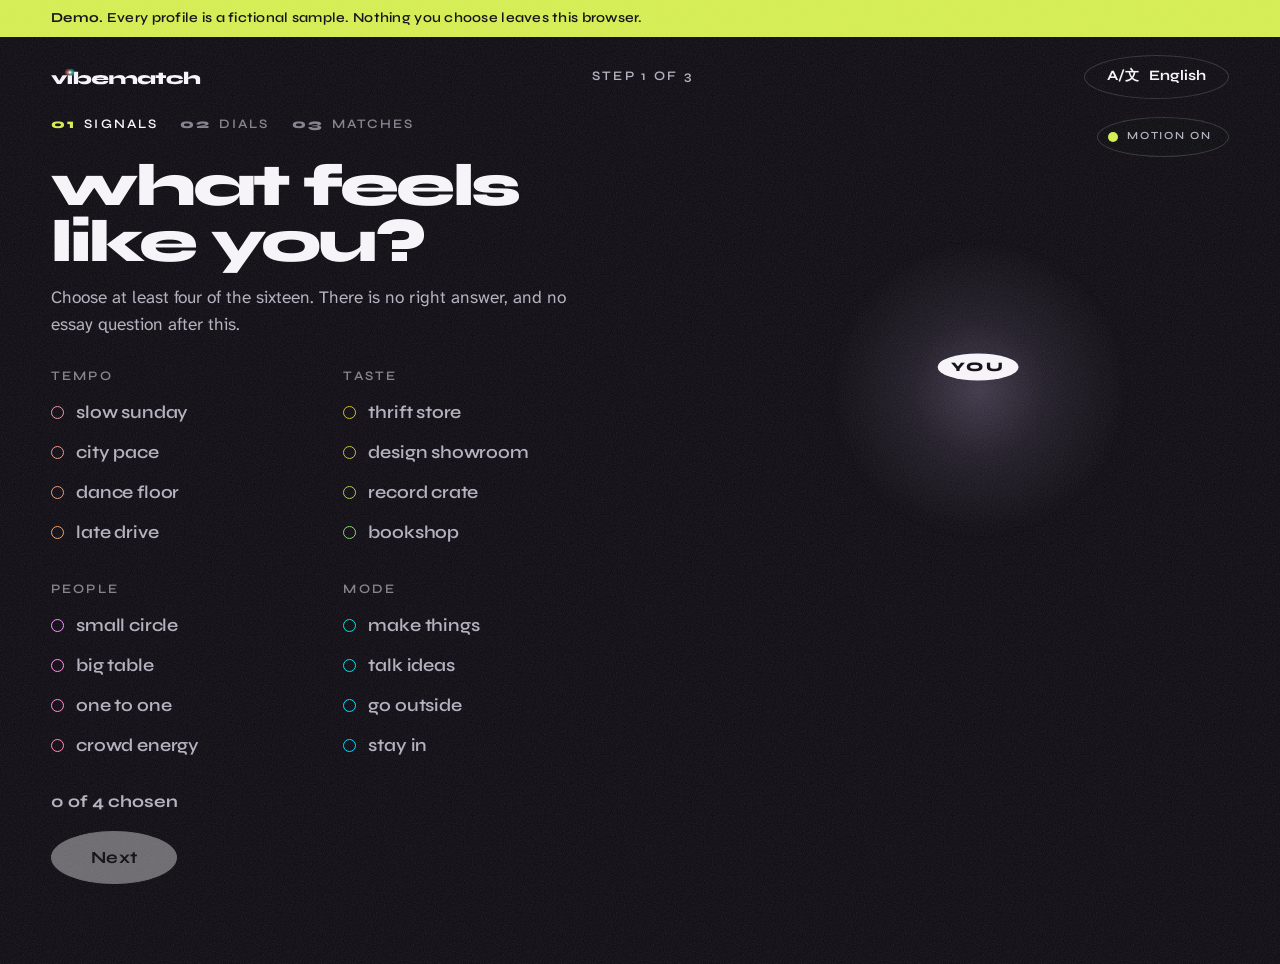
==== commit 6349ba3d: "The app and about pages preload Syne: the late swap moved the vibe check by 0.16 CLS at 390 px Measu" ====
--- a/app/index.html
+++ b/app/index.html
@@ -10,6 +10,7 @@
 <link rel="alternate" hreflang="es" href="https://vibematch.commandagi.app/es/app/">
 <link rel="alternate" hreflang="zh-Hans" href="https://vibematch.commandagi.app/zh-Hans/app/">
 <link rel="alternate" hreflang="x-default" href="https://vibematch.commandagi.app/app/">
+<link rel="preload" href="../fonts/syne.woff2" as="font" type="font/woff2" crossorigin>
 <link rel="stylesheet" href="../style.css">
 <link rel="stylesheet" href="app.css">
 <link rel="icon" href="../mark.svg" type="image/svg+xml">
--- a/app/app.css
+++ b/app/app.css
@@ -67,3 +67,6 @@
 .muted { color: var(--dim); }
 /* The header's live progress says the step; the panel's own line is for the reading order only. */
 .panel > .eyebrow { position: absolute; width: 1px; height: 1px; overflow: hidden; clip-path: inset(50%); }
+/* The motion switch arrives with the script; it sits over the stage's corner so its arrival moves nothing. */
+.stage { position: relative; }
+.stage > .motion { position: absolute; top: 0; right: var(--gutter); z-index: 2; }
